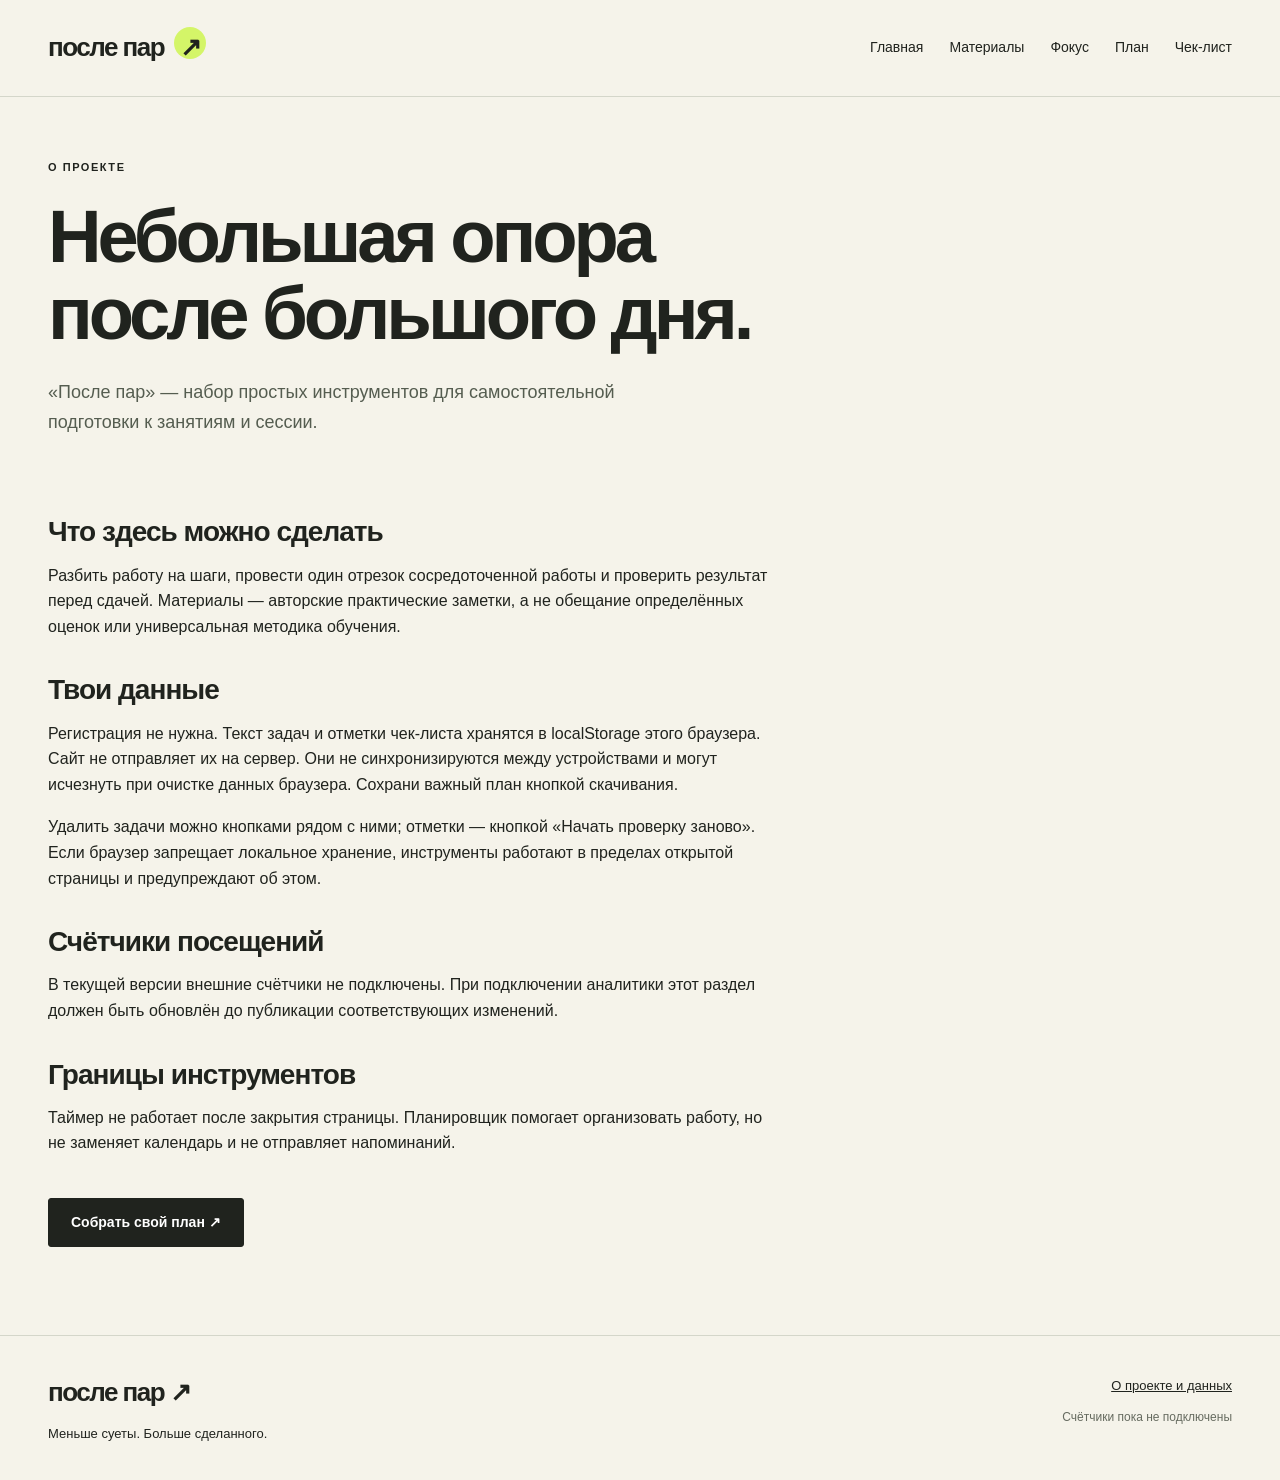
==== about.html @ 32979b46 "Publish Posle Par study tools website" ====
<!doctype html><html lang="ru"><head><meta charset="utf-8"><meta name="viewport" content="width=device-width,initial-scale=1"><meta name="description" content="После пар — спокойная подготовка к сессии: полезные материалы, таймер фокуса, личный план и чек-лист."><title>О проекте и данных — После пар</title><link rel="stylesheet" href="assets/style.css"><script defer src="assets/analytics-config.js"></script><script defer src="assets/app.js"></script></head><body><a class="skip" href="#main">К содержимому</a><header><a class="brand" href="index.html">после пар<span class="brand-dot" aria-hidden="true">↗</span></a><nav aria-label="Основная навигация"><a href="index.html">Главная</a><a href="materials.html">Материалы</a><a href="timer.html">Фокус</a><a href="planner.html">План</a><a href="checklist.html">Чек-лист</a></nav></header><main id="main"><section class="intro"><p class="eyebrow">О ПРОЕКТЕ</p><h1>Небольшая опора<br>после большого дня.</h1><p class="lead">«После пар» — набор простых инструментов для самостоятельной подготовки к занятиям и сессии.</p></section><div class="prose"><h2>Что здесь можно сделать</h2><p>Разбить работу на шаги, провести один отрезок сосредоточенной работы и проверить результат перед сдачей. Материалы — авторские практические заметки, а не обещание определённых оценок или универсальная методика обучения.</p><h2>Твои данные</h2><p>Регистрация не нужна. Текст задач и отметки чек-листа хранятся в localStorage этого браузера. Сайт не отправляет их на сервер. Они не синхронизируются между устройствами и могут исчезнуть при очистке данных браузера. Сохрани важный план кнопкой скачивания.</p><p>Удалить задачи можно кнопками рядом с ними; отметки — кнопкой «Начать проверку заново». Если браузер запрещает локальное хранение, инструменты работают в пределах открытой страницы и предупреждают об этом.</p><h2>Счётчики посещений</h2><p>В текущей версии внешние счётчики не подключены. При подключении аналитики этот раздел должен быть обновлён до публикации соответствующих изменений.</p><h2>Границы инструментов</h2><p>Таймер не работает после закрытия страницы. Планировщик помогает организовать работу, но не заменяет календарь и не отправляет напоминаний.</p><a class="button" href="planner.html">Собрать свой план ↗</a></div></main><footer><div><a class="brand" href="index.html">после пар ↗</a><p>Меньше суеты. Больше сделанного.</p></div><div><a href="about.html">О проекте и данных</a><p class="muted">Счётчики пока не подключены</p><div class="counter-slots" aria-hidden="true"><span id="counter-liveinternet"></span><span id="counter-sberads"></span><span id="counter-mytracker"></span></div></div></footer></body></html>
---- assets/style.css ----
:root{--paper:#f5f3ea;--ink:#20231e;--muted:#666b60;--line:#d4d6ca;--lime:#d4f568}*{box-sizing:border-box}body{margin:0;background:var(--paper);color:var(--ink);font-family:Arial,Helvetica,sans-serif;line-height:1.6}a{color:inherit}button,input{font:inherit}button,a,input,summary{touch-action:manipulation}button{cursor:pointer}a,button,summary,input{outline-offset:5px}:focus-visible{outline:3px solid #527012}header,main,footer{max-width:1320px;margin:auto}header{display:flex;align-items:center;justify-content:space-between;gap:24px;padding:27px 48px;border-bottom:1px solid var(--line)}.brand{text-decoration:none;font-size:26px;letter-spacing:-1.5px;font-weight:800;white-space:nowrap}.brand-dot{background:var(--lime);border-radius:50%;display:inline-grid;place-items:center;width:32px;height:32px;margin-left:10px}nav{display:flex;gap:26px;flex-wrap:wrap}nav a{text-decoration:none;font-size:14px;padding:5px 0;border-bottom:2px solid transparent}nav a:hover,nav a[aria-current]{border-color:var(--ink)}main{padding:0 48px 88px}h1,h2,h3,p{margin:0}h1{font-size:clamp(44px,5.8vw,78px);line-height:1.03;letter-spacing:-.055em;font-weight:600}h2{font-size:32px;line-height:1.15;letter-spacing:-.035em;font-weight:600}h3{font-size:26px;line-height:1.2;letter-spacing:-.035em}.eyebrow,.number{font-size:11px;font-weight:700;letter-spacing:.14em;text-transform:uppercase}.eyebrow{margin-bottom:23px}.lead{font-size:18px;line-height:1.65;color:#555d50;max-width:570px;margin-top:26px}.hero{display:grid;grid-template-columns:1.2fr .85fr;align-items:center;gap:60px;padding:72px 0 84px}.hero-art{background:var(--lime);min-height:410px;padding:30px 34px;position:relative;display:flex;flex-direction:column;justify-content:flex-end;overflow:hidden;border-radius:2px;transform:rotate(2deg)}.art-label{position:absolute;left:30px;top:25px;font-size:10px;letter-spacing:.16em}.orbit{position:absolute;top:20px;right:36px;font-size:230px;line-height:1;font-weight:400;transform:rotate(-15deg)}.hero-art p{font-size:36px;line-height:1.1;letter-spacing:-.04em;z-index:1}.small{font-size:12px;margin-top:17px}.actions{display:flex;gap:25px;align-items:center;flex-wrap:wrap;margin-top:30px}.button{border:1px solid var(--ink);background:var(--ink);color:white;display:inline-flex;align-items:center;justify-content:center;min-height:49px;padding:12px 22px;text-decoration:none;font-size:14px;font-weight:600;border-radius:3px}.button:hover{background:#404b32}.button.secondary{background:transparent;color:var(--ink);border-color:#a7ac9f}.button.secondary:hover{background:#e9eddf}.text-link{font-size:14px;font-weight:600;text-underline-offset:5px}.section{border-top:1px solid var(--line);padding-top:34px}.section-heading{display:flex;justify-content:space-between;align-items:center;gap:20px;margin-bottom:28px}.section-heading .eyebrow{margin:0}.cards{display:grid;grid-template-columns:repeat(3,1fr);gap:18px}.card{border:1px solid var(--line);padding:28px;text-decoration:none;display:flex;flex-direction:column;align-items:flex-start}.cards .card:hover{border-color:var(--ink);transform:translateY(-3px)}.card h3,.card h2{margin:34px 0 15px}.card p{font-size:15px;color:#555d50}.card .arrow{margin-top:36px;font-size:13px;font-weight:600}.lime{background:var(--lime);border-color:var(--lime)}.quote{margin-top:70px;padding:48px;background:#e8eadf}.quote h2{font-size:38px}.quote p:not(.eyebrow){margin:20px 0}.intro{padding:62px 0 44px}.intro h1{max-width:950px}.filters,.mode-switch{display:flex;gap:10px;flex-wrap:wrap;margin-bottom:26px}.filters button,.mode-switch button{background:transparent;border:1px solid #b4b9aa;border-radius:30px;padding:9px 18px;font-size:13px;color:var(--ink)}.filters button[aria-pressed=true],.mode-switch button[aria-pressed=true]{background:var(--ink);color:var(--paper);border-color:var(--ink)}.article-grid{display:grid;grid-template-columns:1fr 1fr;gap:20px}.article h2{font-size:28px}.article details{width:100%;margin-top:25px}.article summary{cursor:pointer;display:flex;justify-content:space-between;border-top:1px solid var(--line);padding-top:16px;font-size:14px;font-weight:600}.article details h3{font-size:20px;margin:24px 0 10px}.article details p{margin-bottom:10px}.article[hidden]{display:none}.tool-grid{display:grid;grid-template-columns:minmax(0,1.65fr) minmax(250px,1fr);gap:30px;align-items:start}.timer-panel,.planner-panel,.check-panel{border:1px solid var(--line);padding:36px}.timer-panel{text-align:center;background:#eceee3;padding-top:40px;padding-bottom:45px}.mode-switch{justify-content:center}.clock{font-size:clamp(70px,10vw,136px);font-variant-numeric:tabular-nums;line-height:1.3;letter-spacing:-.07em;margin:32px 0 15px}#timer-status{font-size:14px;min-height:45px;color:var(--muted)}.centered{justify-content:center}.note{padding:30px;background:#e8eadf}.note.lime{background:var(--lime)}.note h2{margin-bottom:25px;font-size:36px}.note p{margin-bottom:18px;font-size:14px}.note ol{padding-left:20px;font-size:14px}.note li{margin-bottom:12px}.muted{color:var(--muted);font-size:12px}.input-row{display:flex;gap:10px;margin-top:12px}input[type=text],input:not([type]){min-width:0;width:100%;background:#fffdf5;border:1px solid #a7ac9f;padding:12px;border-radius:3px;font-size:14px}form label{font-size:14px;font-weight:600}.task-list{list-style:none;padding:0;margin:24px 0}.task-list li{display:flex;align-items:center;gap:14px;border-bottom:1px solid var(--line);padding:16px 0}.task-list label{display:flex;align-items:center;gap:12px;flex:1;min-width:0;overflow-wrap:anywhere;font-size:14px}.task-list input,.check-row input{accent-color:#34460c;width:20px;height:20px;flex-shrink:0}.task-list input:checked+span{text-decoration:line-through;color:var(--muted)}.delete-task{border:0;background:transparent;font-size:20px;padding:4px 10px}.empty{padding:30px 5px 50px;color:var(--muted);font-size:15px}#plan-status,#check-status{font-size:13px;margin:14px 0;color:#425020}.progress-heading{display:flex;align-items:center;justify-content:space-between;gap:12px}.progress-heading h2{font-size:24px}.progress-heading span{font-size:13px;white-space:nowrap}progress{width:100%;height:9px;accent-color:#759a24;margin:24px 0;display:block}progress::-webkit-progress-bar{background:#e1e5d7;border-radius:9px}progress::-webkit-progress-value{background:#719426;border-radius:9px}.check-row{display:flex;align-items:start;gap:14px;padding:17px 0;border-bottom:1px solid var(--line);cursor:pointer;font-size:15px}.check-row input{margin-top:3px}.check-row input:checked+span{color:#616b54}.prose{max-width:730px}.prose h2{margin:35px 0 14px;font-size:28px}.prose p{margin-bottom:17px}.prose .button{margin-top:25px}footer{border-top:1px solid var(--line);padding:36px 48px;display:flex;justify-content:space-between;gap:25px}footer p{font-size:13px;margin-top:10px}footer>div:last-child{text-align:right}footer>div:last-child>a{font-size:13px}.skip{position:absolute;left:15px;top:-100px;background:var(--lime);padding:15px;z-index:10}.skip:focus{top:10px}.sr-only{position:absolute;width:1px;height:1px;padding:0;margin:-1px;overflow:hidden;clip:rect(0,0,0,0);white-space:nowrap;border:0}[hidden]{display:none!important}@media(max-width:950px){header{padding:22px 28px;align-items:flex-start}nav{gap:13px}.brand{font-size:23px}main{padding:0 28px 60px}.hero{gap:30px}.hero-art{min-height:350px}.orbit{font-size:180px}.hero-art p{font-size:29px}.cards{gap:12px}.card{padding:22px}.tool-grid{grid-template-columns:minmax(0,1.5fr) minmax(220px,1fr);gap:20px}.timer-panel,.planner-panel,.check-panel{padding:24px}.input-row{flex-direction:column}footer{padding:30px 28px}}@media(max-width:650px){header{padding:20px;display:block}.brand{font-size:25px}nav{margin-top:20px;justify-content:space-between;gap:10px}nav a{font-size:12px}main{padding:0 20px 48px}.hero{grid-template-columns:1fr;padding:45px 0 45px;gap:36px}h1{font-size:49px}.hero-art{min-height:330px;transform:rotate(1deg);margin:0 4px}.orbit{font-size:205px}.hero-art p{font-size:32px}.lead{font-size:16px}.actions{gap:18px}.section-heading{display:block}.section-heading .eyebrow{display:block;margin-top:14px}.section-heading h2{font-size:29px}.cards,.article-grid,.tool-grid{grid-template-columns:1fr}.card h3{margin-top:25px}.card .arrow{margin-top:24px}.quote{margin-top:35px;padding:27px}.quote h2{font-size:30px}.intro{padding:42px 0 32px}.intro h1{font-size:43px}.eyebrow{font-size:10px}.filters{gap:7px}.filters button{padding:8px 13px;font-size:12px}.clock{font-size:94px}.timer-panel,.planner-panel,.check-panel{padding:24px 20px}.note h2{font-size:30px}footer{padding:28px 20px;flex-direction:column}footer>div:last-child{text-align:left}.progress-heading h2{font-size:21px}.check-row{font-size:14px}}@media(prefers-reduced-motion:no-preference){.card,.button{transition:transform .18s,background .18s,border-color .18s}}
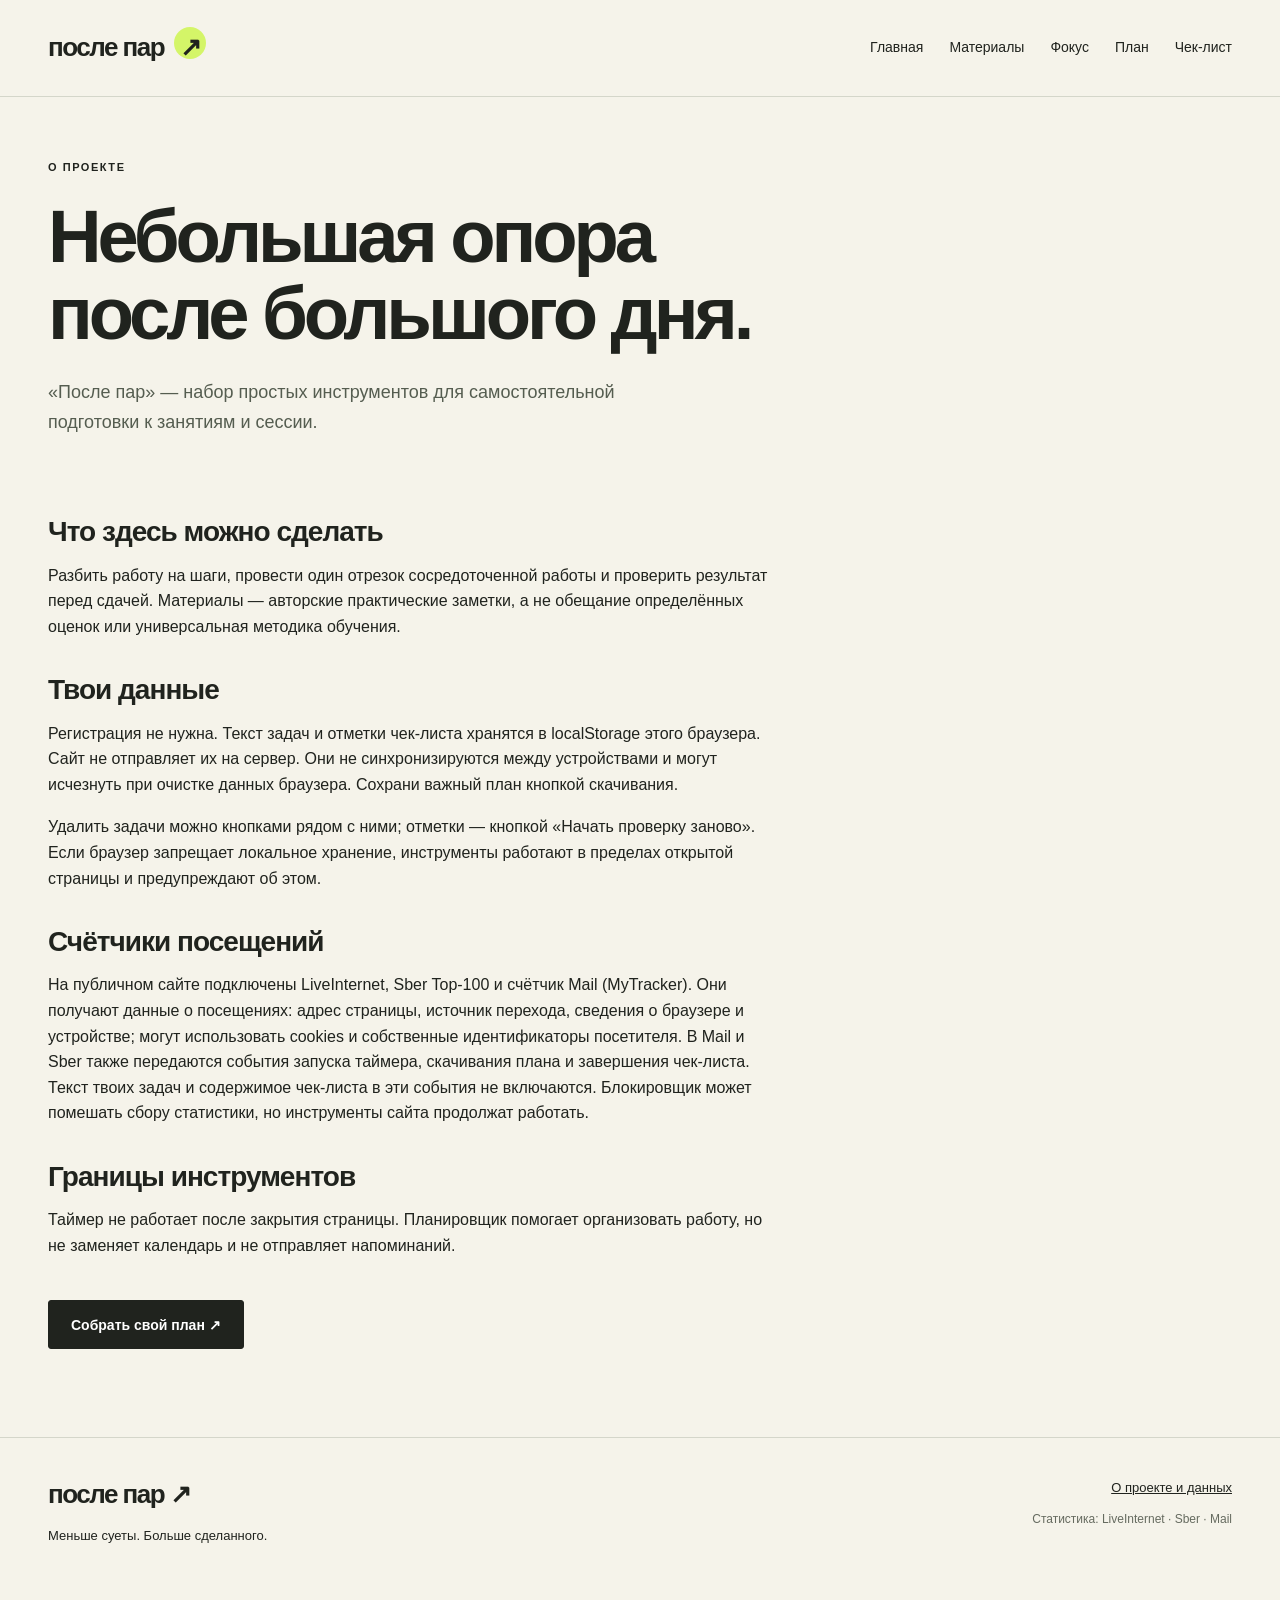
==== commit 12dc5700: "Connect LiveInternet Mail and Sber analytics with study goals" ====
--- a/about.html
+++ b/about.html
@@ -1 +1 @@
-<!doctype html><html lang="ru"><head><meta charset="utf-8"><meta name="viewport" content="width=device-width,initial-scale=1"><meta name="description" content="После пар — спокойная подготовка к сессии: полезные материалы, таймер фокуса, личный план и чек-лист."><title>О проекте и данных — После пар</title><link rel="stylesheet" href="assets/style.css"><script defer src="assets/analytics-config.js"></script><script defer src="assets/app.js"></script></head><body><a class="skip" href="#main">К содержимому</a><header><a class="brand" href="index.html">после пар<span class="brand-dot" aria-hidden="true">↗</span></a><nav aria-label="Основная навигация"><a href="index.html">Главная</a><a href="materials.html">Материалы</a><a href="timer.html">Фокус</a><a href="planner.html">План</a><a href="checklist.html">Чек-лист</a></nav></header><main id="main"><section class="intro"><p class="eyebrow">О ПРОЕКТЕ</p><h1>Небольшая опора<br>после большого дня.</h1><p class="lead">«После пар» — набор простых инструментов для самостоятельной подготовки к занятиям и сессии.</p></section><div class="prose"><h2>Что здесь можно сделать</h2><p>Разбить работу на шаги, провести один отрезок сосредоточенной работы и проверить результат перед сдачей. Материалы — авторские практические заметки, а не обещание определённых оценок или универсальная методика обучения.</p><h2>Твои данные</h2><p>Регистрация не нужна. Текст задач и отметки чек-листа хранятся в localStorage этого браузера. Сайт не отправляет их на сервер. Они не синхронизируются между устройствами и могут исчезнуть при очистке данных браузера. Сохрани важный план кнопкой скачивания.</p><p>Удалить задачи можно кнопками рядом с ними; отметки — кнопкой «Начать проверку заново». Если браузер запрещает локальное хранение, инструменты работают в пределах открытой страницы и предупреждают об этом.</p><h2>Счётчики посещений</h2><p>В текущей версии внешние счётчики не подключены. При подключении аналитики этот раздел должен быть обновлён до публикации соответствующих изменений.</p><h2>Границы инструментов</h2><p>Таймер не работает после закрытия страницы. Планировщик помогает организовать работу, но не заменяет календарь и не отправляет напоминаний.</p><a class="button" href="planner.html">Собрать свой план ↗</a></div></main><footer><div><a class="brand" href="index.html">после пар ↗</a><p>Меньше суеты. Больше сделанного.</p></div><div><a href="about.html">О проекте и данных</a><p class="muted">Счётчики пока не подключены</p><div class="counter-slots" aria-hidden="true"><span id="counter-liveinternet"></span><span id="counter-sberads"></span><span id="counter-mytracker"></span></div></div></footer></body></html>+<!doctype html><html lang="ru"><head><meta charset="utf-8"><meta name="viewport" content="width=device-width,initial-scale=1"><meta name="description" content="После пар — спокойная подготовка к сессии: полезные материалы, таймер фокуса, личный план и чек-лист."><title>О проекте и данных — После пар</title><link rel="stylesheet" href="assets/style.css"><script defer src="assets/analytics-config.js"></script><script defer src="assets/analytics.js"></script><script defer src="assets/app.js"></script></head><body><a class="skip" href="#main">К содержимому</a><header><a class="brand" href="index.html">после пар<span class="brand-dot" aria-hidden="true">↗</span></a><nav aria-label="Основная навигация"><a href="index.html">Главная</a><a href="materials.html">Материалы</a><a href="timer.html">Фокус</a><a href="planner.html">План</a><a href="checklist.html">Чек-лист</a></nav></header><main id="main"><section class="intro"><p class="eyebrow">О ПРОЕКТЕ</p><h1>Небольшая опора<br>после большого дня.</h1><p class="lead">«После пар» — набор простых инструментов для самостоятельной подготовки к занятиям и сессии.</p></section><div class="prose"><h2>Что здесь можно сделать</h2><p>Разбить работу на шаги, провести один отрезок сосредоточенной работы и проверить результат перед сдачей. Материалы — авторские практические заметки, а не обещание определённых оценок или универсальная методика обучения.</p><h2>Твои данные</h2><p>Регистрация не нужна. Текст задач и отметки чек-листа хранятся в localStorage этого браузера. Сайт не отправляет их на сервер. Они не синхронизируются между устройствами и могут исчезнуть при очистке данных браузера. Сохрани важный план кнопкой скачивания.</p><p>Удалить задачи можно кнопками рядом с ними; отметки — кнопкой «Начать проверку заново». Если браузер запрещает локальное хранение, инструменты работают в пределах открытой страницы и предупреждают об этом.</p><h2>Счётчики посещений</h2><p>На публичном сайте подключены LiveInternet, Sber Top-100 и счётчик Mail (MyTracker). Они получают данные о посещениях: адрес страницы, источник перехода, сведения о браузере и устройстве; могут использовать cookies и собственные идентификаторы посетителя. В Mail и Sber также передаются события запуска таймера, скачивания плана и завершения чек-листа. Текст твоих задач и содержимое чек-листа в эти события не включаются. Блокировщик может помешать сбору статистики, но инструменты сайта продолжат работать.</p><h2>Границы инструментов</h2><p>Таймер не работает после закрытия страницы. Планировщик помогает организовать работу, но не заменяет календарь и не отправляет напоминаний.</p><a class="button" href="planner.html">Собрать свой план ↗</a></div></main><footer><div><a class="brand" href="index.html">после пар ↗</a><p>Меньше суеты. Больше сделанного.</p></div><div><a href="about.html">О проекте и данных</a><p class="muted">Статистика: LiveInternet · Sber · Mail</p><div class="counter-slots"><span id="counter-liveinternet"><a href="https://www.liveinternet.ru/click" target="_blank" rel="noopener noreferrer"><img id="licnt17D0" width="88" height="31" style="border:0" title="LiveInternet: показано число просмотров и посетителей за 24 часа" src="[data-uri]" alt="LiveInternet"/></a></span><span id="counter-sberads"></span><span id="counter-mytracker"></span></div></div></footer><noscript><div style="position:absolute;left:-9999px"><img src="https://top-fwz1.mail.ru/counter?id=3804487;js=na" width="1" height="1" alt=""><img src="https://counter.rambler.ru/top100.cnt?pid=7753017" width="1" height="1" alt=""></div></noscript></body></html>
